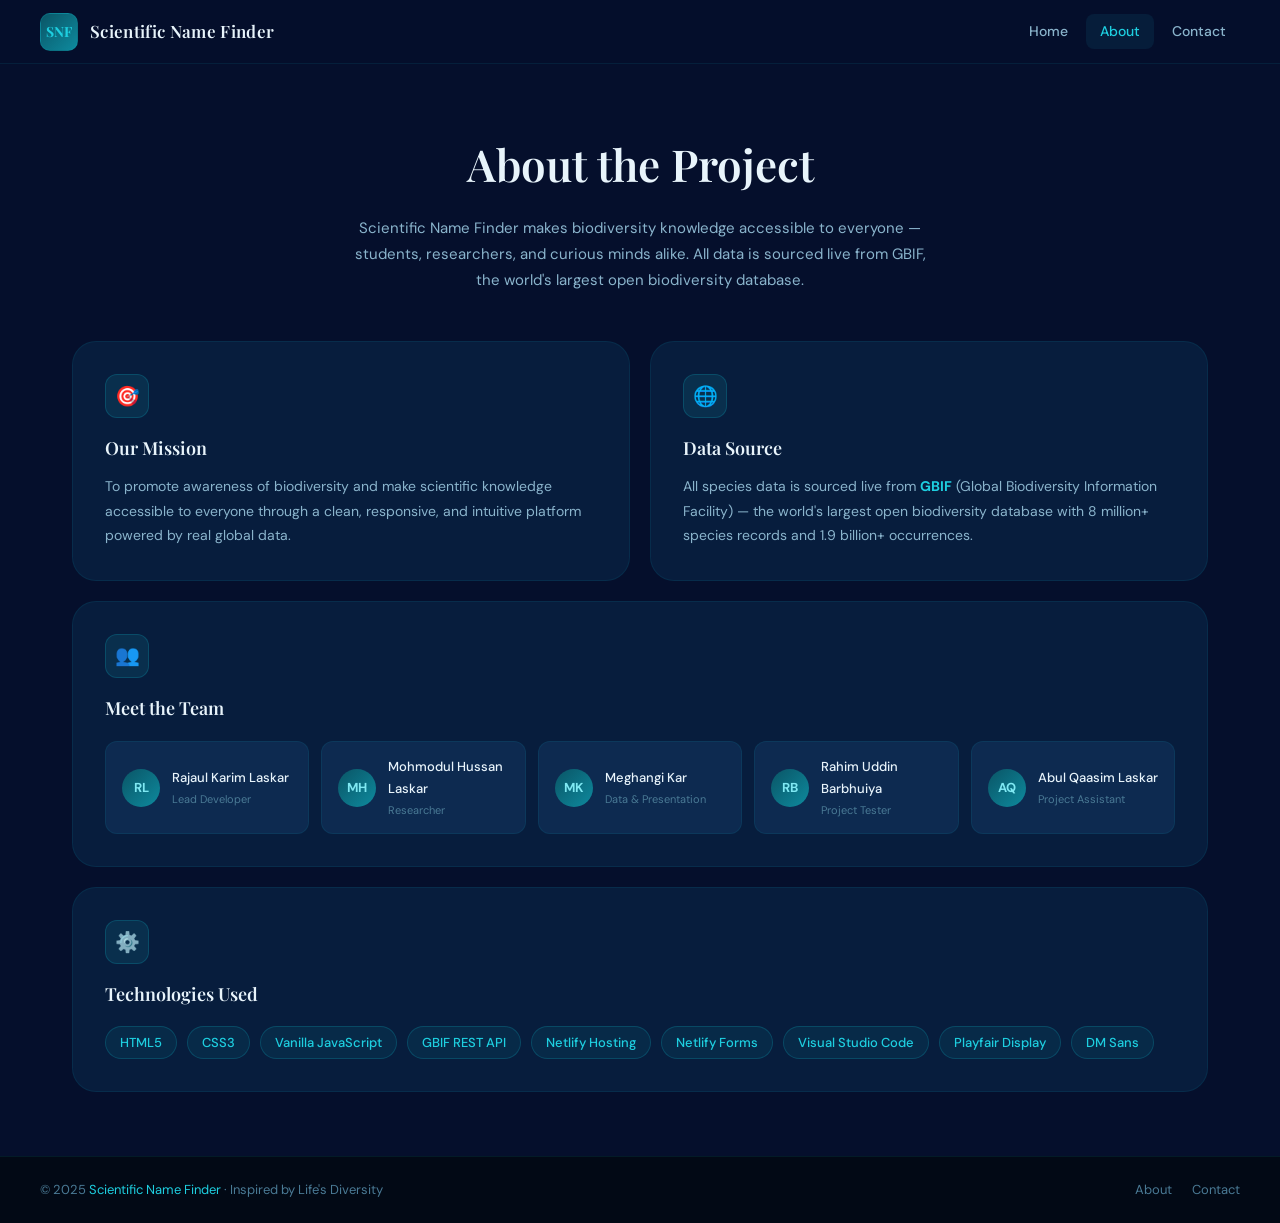
==== about.html @ e3920233 "first commit" ====
<!DOCTYPE html>
<html lang="en">
<head>
  <meta charset="UTF-8">
  <meta name="viewport" content="width=device-width, initial-scale=1.0">
  <title>About &mdash; Scientific Name Finder</title>
  <link rel="stylesheet" href="assets/css/main.css">
  <link rel="stylesheet" href="assets/css/pages.css">
</head>
<body>

  <header class="navbar">
    <a class="nav-brand" href="index.html">
      <div class="nav-logo">
        <span class="nav-logo-placeholder">SNF</span>
      </div>
      <span class="nav-title">Scientific Name Finder</span>
    </a>
    <button class="nav-toggle" id="navToggle" aria-label="Open menu">
      <span></span><span></span><span></span>
    </button>
    <nav class="nav-links" id="navLinks">
      <a href="index.html">Home</a>
      <a href="about.html" class="active">About</a>
      <a href="contact.html">Contact</a>
    </nav>
  </header>

  <main>
    <div class="container">

      <div class="about-hero">
        <h1 class="section-title">About the Project</h1>
        <p class="about-lead">
          Scientific Name Finder makes biodiversity knowledge accessible to everyone &mdash;
          students, researchers, and curious minds alike. All data is sourced live from GBIF,
          the world's largest open biodiversity database.
        </p>
      </div>

      <div class="about-grid">

        <div class="about-card">
          <div class="about-card-icon">&#127919;</div>
          <h3>Our Mission</h3>
          <p>To promote awareness of biodiversity and make scientific knowledge accessible to everyone through a clean, responsive, and intuitive platform powered by real global data.</p>
        </div>

        <div class="about-card">
          <div class="about-card-icon">&#127760;</div>
          <h3>Data Source</h3>
          <p>All species data is sourced live from <strong style="color:var(--teal-3)">GBIF</strong> (Global Biodiversity Information Facility) &mdash; the world's largest open biodiversity database with 8 million+ species records and 1.9 billion+ occurrences.</p>
        </div>

        <div class="about-card full">
          <div class="about-card-icon">&#128101;</div>
          <h3>Meet the Team</h3>
          <div class="team-list">
            <div class="team-member">
              <div class="team-avatar">RL</div>
              <div>
                <div class="team-name">Rajaul Karim Laskar</div>
                <div class="team-role">Lead Developer</div>
              </div>
            </div>
            <div class="team-member">
              <div class="team-avatar">MH</div>
              <div>
                <div class="team-name">Mohmodul Hussan Laskar</div>
                <div class="team-role">Researcher</div>
              </div>
            </div>
            <div class="team-member">
              <div class="team-avatar">MK</div>
              <div>
                <div class="team-name">Meghangi Kar</div>
                <div class="team-role">Data &amp; Presentation</div>
              </div>
            </div>
            <div class="team-member">
              <div class="team-avatar">RB</div>
              <div>
                <div class="team-name">Rahim Uddin Barbhuiya</div>
                <div class="team-role">Project Tester</div>
              </div>
            </div>
            <div class="team-member">
              <div class="team-avatar">AQ</div>
              <div>
                <div class="team-name">Abul Qaasim Laskar</div>
                <div class="team-role">Project Assistant</div>
              </div>
            </div>
          </div>
        </div>

        <div class="about-card full">
          <div class="about-card-icon">&#9881;&#65039;</div>
          <h3>Technologies Used</h3>
          <div class="tech-list">
            <span class="tech-tag">HTML5</span>
            <span class="tech-tag">CSS3</span>
            <span class="tech-tag">Vanilla JavaScript</span>
            <span class="tech-tag">GBIF REST API</span>
            <span class="tech-tag">Netlify Hosting</span>
            <span class="tech-tag">Netlify Forms</span>
            <span class="tech-tag">Visual Studio Code</span>
            <span class="tech-tag">Playfair Display</span>
            <span class="tech-tag">DM Sans</span>
          </div>
        </div>

      </div>
    </div>
  </main>

  <footer class="site-footer">
    <span class="footer-copy">&copy; 2025 <span>Scientific Name Finder</span> &middot; Inspired by Life's Diversity</span>
    <nav class="footer-links">
      <a href="about.html">About</a>
      <a href="contact.html">Contact</a>
    </nav>
  </footer>

  <script>
    document.getElementById('navToggle').addEventListener('click', function () {
      document.getElementById('navLinks').classList.toggle('open');
    });
  </script>
</body>
</html>
---- assets/css/main.css ----
/* ================================================
   SCIENTIFIC NAME FINDER — MAIN.CSS
   Global: variables, reset, navbar, footer, utils
   ================================================ */

@import url('https://fonts.googleapis.com/css2?family=Playfair+Display:ital,wght@0,400;0,600;0,700;1,400;1,600&family=DM+Sans:wght@300;400;500;600&display=swap');

/* ── Variables ─────────────────────────────────── */
:root {
  /* 60% — Midnight Navy */
  --navy-1: #020915;
  --navy-2: #050f2c;
  --navy-3: #071d3d;
  --navy-4: #0d2a50;

  /* 30% — Deep Teal */
  --teal-1: #0a5566;
  --teal-2: #0e8a9e;
  --teal-3: #1ecfe0;
  --teal-4: #7fe8f2;

  /* 10% — Coral */
  --coral-1: #c03d18;
  --coral-2: #f05a28;
  --coral-3: #ff7a4a;

  /* Text */
  --text-1: #e8f4fb;
  --text-2: #8ab4cc;
  --text-3: #4a7a95;

  /* Borders */
  --border-1: rgba(14, 154, 174, 0.12);
  --border-2: rgba(14, 154, 174, 0.28);

  /* Glows */
  --glow-teal:  0 0 24px rgba(30, 207, 224, 0.12);
  --glow-coral: 0 0 24px rgba(240, 90, 40, 0.22);

  /* Radius */
  --r-sm: 8px;
  --r-md: 12px;
  --r-lg: 18px;
  --r-xl: 24px;

  /* Fonts */
  --font-display: 'Playfair Display', Georgia, serif;
  --font-body:    'DM Sans', -apple-system, sans-serif;
}

/* ── Reset ─────────────────────────────────────── */
*, *::before, *::after { margin: 0; padding: 0; box-sizing: border-box; }
html { scroll-behavior: smooth; }
body {
  background: var(--navy-2);
  color: var(--text-1);
  font-family: var(--font-body);
  font-size: 15px;
  line-height: 1.65;
  min-height: 100vh;
  display: flex;
  flex-direction: column;
  overflow-x: hidden;
}
a { color: inherit; text-decoration: none; }
img { display: block; max-width: 100%; }
ul  { list-style: none; }
button { cursor: pointer; font-family: var(--font-body); }

@keyframes shimmer {
  from { opacity: 0.4; }
  to   { opacity: 0.7; }
}

/* ── Navbar ─────────────────────────────────────── */
.navbar {
  position: sticky;
  top: 0;
  z-index: 1000;
  background: rgba(5, 15, 44, 0.94);
  backdrop-filter: blur(18px);
  -webkit-backdrop-filter: blur(18px);
  border-bottom: 1px solid var(--border-1);
  padding: 0 40px;
  height: 64px;
  display: flex;
  align-items: center;
  justify-content: space-between;
  gap: 24px;
}

.nav-brand {
  display: flex;
  align-items: center;
  gap: 12px;
  flex-shrink: 0;
}

.nav-logo {
  width: 38px;
  height: 38px;
  border-radius: 10px;
  background: linear-gradient(135deg, var(--teal-1), var(--teal-2));
  border: 1px solid var(--border-2);
  display: flex;
  align-items: center;
  justify-content: center;
  overflow: hidden;
  flex-shrink: 0;
}
.nav-logo img { width: 100%; height: 100%; object-fit: contain; }
.nav-logo-placeholder {
  font-family: var(--font-display);
  font-size: 14px;
  font-weight: 700;
  color: var(--teal-3);
}

.nav-title {
  font-family: var(--font-display);
  font-size: 17px;
  font-weight: 600;
  color: var(--text-1);
  letter-spacing: 0.02em;
  white-space: nowrap;
}

.nav-links {
  display: flex;
  align-items: center;
  gap: 4px;
}
.nav-links a {
  color: var(--text-2);
  font-size: 14px;
  font-weight: 500;
  padding: 6px 14px;
  border-radius: var(--r-sm);
  transition: color .2s, background .2s;
}
.nav-links a:hover  { color: var(--text-1); background: rgba(14,154,174,0.1); }
.nav-links a.active { color: var(--teal-3); background: rgba(30,207,224,0.08); }

.nav-toggle {
  display: none;
  flex-direction: column;
  gap: 5px;
  background: none;
  border: none;
  padding: 4px;
}
.nav-toggle span {
  display: block;
  width: 22px;
  height: 2px;
  background: var(--text-2);
  border-radius: 2px;
}

/* ── Footer ─────────────────────────────────────── */
.site-footer {
  margin-top: auto;
  background: var(--navy-1);
  border-top: 1px solid var(--border-1);
  padding: 22px 40px;
  display: flex;
  align-items: center;
  justify-content: space-between;
  flex-wrap: wrap;
  gap: 12px;
}
.footer-copy { font-size: 13px; color: var(--text-3); }
.footer-copy span { color: var(--teal-3); }
.footer-links { display: flex; gap: 20px; }
.footer-links a { font-size: 13px; color: var(--text-3); transition: color .2s; }
.footer-links a:hover { color: var(--teal-3); }

/* ── Utilities ───────────────────────────────────── */
.container {
  width: 100%;
  max-width: 1200px;
  margin: 0 auto;
  padding: 0 32px;
}

.section-title {
  font-family: var(--font-display);
  font-size: 26px;
  font-weight: 600;
  color: var(--text-1);
  margin-bottom: 6px;
}
.section-sub { font-size: 14px; color: var(--text-2); }

.btn-primary {
  display: inline-flex;
  align-items: center;
  gap: 8px;
  background: var(--coral-2);
  color: #fff;
  font-size: 14px;
  font-weight: 600;
  padding: 10px 22px;
  border-radius: 50px;
  border: none;
  transition: background .2s, transform .15s, box-shadow .2s;
  cursor: pointer;
}
.btn-primary:hover {
  background: var(--coral-3);
  transform: translateY(-2px);
  box-shadow: var(--glow-coral);
}

.btn-secondary {
  display: inline-flex;
  align-items: center;
  gap: 8px;
  background: transparent;
  color: var(--teal-3);
  font-size: 14px;
  font-weight: 500;
  padding: 9px 20px;
  border-radius: 50px;
  border: 1px solid var(--border-2);
  transition: background .2s, transform .15s, border-color .2s;
  cursor: pointer;
}
.btn-secondary:hover {
  background: rgba(30,207,224,0.08);
  border-color: var(--teal-3);
  transform: translateY(-2px);
}

/* ── Responsive ──────────────────────────────────── */
@media (max-width: 768px) {
  .navbar { padding: 0 20px; }
  .nav-title { font-size: 15px; }
  .nav-toggle { display: flex; }
  .nav-links {
    display: none;
    position: absolute;
    top: 64px; left: 0; right: 0;
    background: var(--navy-1);
    border-bottom: 1px solid var(--border-1);
    flex-direction: column;
    padding: 16px 20px;
    gap: 4px;
  }
  .nav-links.open { display: flex; }
  .nav-links a { padding: 10px 16px; width: 100%; }
  .site-footer { padding: 18px 20px; flex-direction: column; align-items: center; text-align: center; }
  .container { padding: 0 20px; }
}
---- assets/css/pages.css ----
/* ================================================
   ABOUT.CSS — About page
   ================================================ */

.about-hero {
  padding: 64px 0 48px;
  text-align: center;
}
.about-hero .section-title {
  font-size: clamp(28px, 5vw, 44px);
  margin-bottom: 14px;
}
.about-lead {
  font-size: 15px;
  color: var(--text-2);
  max-width: 580px;
  margin: 0 auto;
  line-height: 1.75;
}

.about-grid {
  display: grid;
  grid-template-columns: 1fr 1fr;
  gap: 20px;
  padding-bottom: 64px;
}

.about-card {
  background: var(--navy-3);
  border: 1px solid var(--border-1);
  border-radius: var(--r-xl);
  padding: 32px;
  transition: border-color .25s, box-shadow .25s;
}
.about-card:hover { border-color: var(--border-2); box-shadow: var(--glow-teal); }
.about-card.full { grid-column: 1 / -1; }

.about-card-icon {
  width: 44px; height: 44px;
  background: rgba(30,207,224,0.1);
  border: 1px solid var(--border-2);
  border-radius: var(--r-md);
  display: flex;
  align-items: center;
  justify-content: center;
  font-size: 20px;
  margin-bottom: 16px;
}

.about-card h3 {
  font-family: var(--font-display);
  font-size: 18px;
  font-weight: 600;
  color: var(--text-1);
  margin-bottom: 10px;
}
.about-card p { font-size: 14px; color: var(--text-2); line-height: 1.75; }

.team-list {
  display: grid;
  grid-template-columns: repeat(auto-fill, minmax(200px, 1fr));
  gap: 12px;
  margin-top: 18px;
}

.team-member {
  background: var(--navy-4);
  border: 1px solid var(--border-1);
  border-radius: var(--r-md);
  padding: 14px 16px;
  display: flex;
  align-items: center;
  gap: 12px;
  transition: border-color .2s;
}
.team-member:hover { border-color: var(--border-2); }

.team-avatar {
  width: 38px; height: 38px;
  border-radius: 50%;
  background: linear-gradient(135deg, var(--teal-1), var(--teal-2));
  display: flex;
  align-items: center;
  justify-content: center;
  font-size: 13px;
  font-weight: 700;
  color: var(--teal-4);
  flex-shrink: 0;
}
.team-name { font-size: 13px; font-weight: 500; color: var(--text-1); }
.team-role { font-size: 11px; color: var(--text-3); margin-top: 2px; }

.tech-list {
  display: flex;
  flex-wrap: wrap;
  gap: 10px;
  margin-top: 16px;
}
.tech-tag {
  background: rgba(14,154,174,0.1);
  border: 1px solid var(--border-2);
  border-radius: 50px;
  padding: 5px 14px;
  font-size: 13px;
  font-weight: 500;
  color: var(--teal-3);
  transition: background .2s;
}
.tech-tag:hover { background: rgba(14,154,174,0.18); }

@media (max-width: 768px) {
  .about-grid { grid-template-columns: 1fr; }
  .about-card.full { grid-column: 1; }
}

/* ================================================
   CONTACT.CSS — Contact page
   ================================================ */

.contact-section {
  padding: 64px 0;
  display: flex;
  justify-content: center;
}

.contact-wrap { width: 100%; max-width: 660px; }

.contact-card {
  background: var(--navy-3);
  border: 1px solid var(--border-1);
  border-radius: var(--r-xl);
  padding: 44px;
}

.contact-title {
  font-family: var(--font-display);
  font-size: 28px;
  font-weight: 700;
  color: var(--text-1);
  margin-bottom: 8px;
}
.contact-subtitle {
  font-size: 14px;
  color: var(--text-2);
  line-height: 1.7;
  margin-bottom: 32px;
}

.form-alert {
  padding: 12px 16px;
  border-radius: var(--r-md);
  font-size: 14px;
  margin-bottom: 20px;
  display: none;
}
.form-alert.success { display:block; background:rgba(30,207,224,0.1); border:1px solid var(--border-2); color:var(--teal-3); }
.form-alert.error   { display:block; background:rgba(240,90,40,0.1); border:1px solid rgba(240,90,40,0.3); color:var(--coral-3); }

.form-row { display: grid; grid-template-columns: 1fr 1fr; gap: 16px; }
.form-group { margin-bottom: 18px; }

.form-label {
  display: block;
  font-size: 11px;
  font-weight: 600;
  text-transform: uppercase;
  letter-spacing: 0.08em;
  color: var(--text-3);
  margin-bottom: 7px;
}

.form-input,
.form-textarea {
  width: 100%;
  background: var(--navy-4);
  border: 1px solid var(--border-1);
  border-radius: var(--r-md);
  padding: 11px 14px;
  font-family: var(--font-body);
  font-size: 14px;
  color: var(--text-1);
  outline: none;
  transition: border-color .2s, box-shadow .2s;
}
.form-input::placeholder,
.form-textarea::placeholder { color: var(--text-3); }
.form-input:focus,
.form-textarea:focus {
  border-color: var(--teal-2);
  box-shadow: 0 0 0 3px rgba(14,154,174,0.12);
}
.form-textarea { resize: vertical; min-height: 130px; line-height: 1.65; }

.form-submit {
  width: 100%;
  justify-content: center;
  padding: 13px;
  font-size: 15px;
  margin-top: 4px;
}

.contact-alt {
  margin-top: 28px;
  padding-top: 24px;
  border-top: 1px solid var(--border-1);
}
.contact-alt h3 {
  font-size: 11px;
  font-weight: 600;
  text-transform: uppercase;
  letter-spacing: 0.08em;
  color: var(--text-3);
  margin-bottom: 14px;
}
.contact-links { display: flex; flex-direction: column; gap: 10px; }
.contact-link {
  display: flex;
  align-items: center;
  gap: 10px;
  font-size: 14px;
  color: var(--text-2);
  transition: color .2s;
}
.contact-link:hover { color: var(--teal-3); }
.contact-link-icon {
  width: 32px; height: 32px;
  background: rgba(14,154,174,0.1);
  border: 1px solid var(--border-1);
  border-radius: var(--r-sm);
  display: flex;
  align-items: center;
  justify-content: center;
  font-size: 14px;
  flex-shrink: 0;
}

@media (max-width: 600px) {
  .contact-card { padding: 28px 20px; }
  .form-row { grid-template-columns: 1fr; }
}
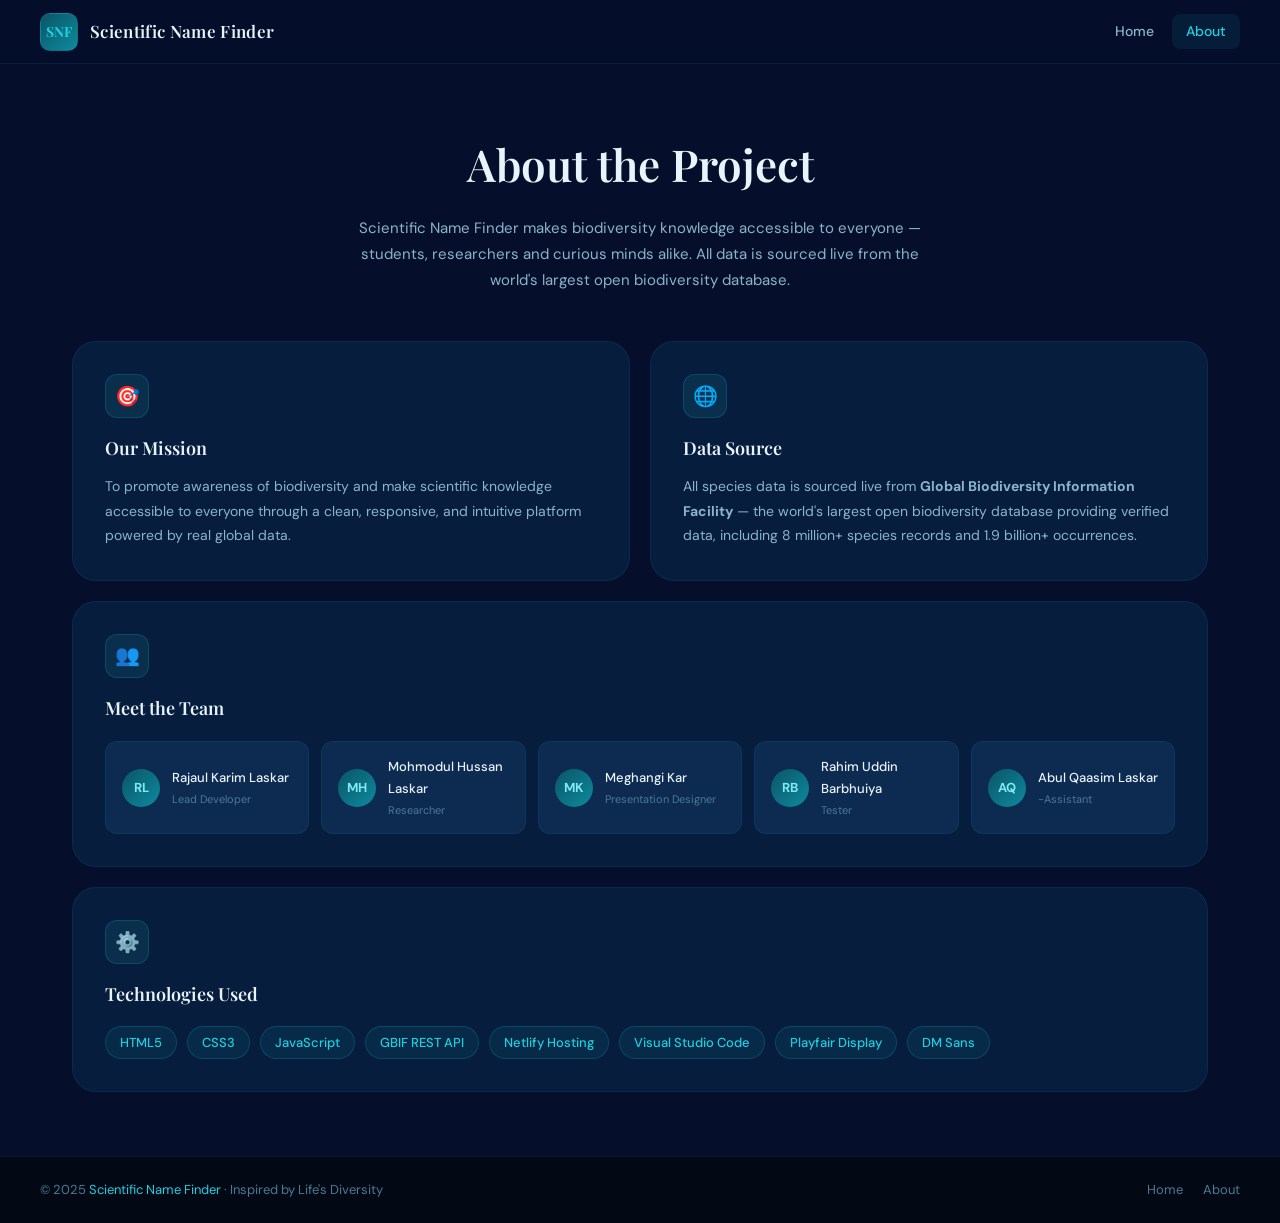
==== commit 8b9bdeaa: "Updated pages, CSS, and JS" ====
--- a/about.html
+++ b/about.html
@@ -12,7 +12,12 @@
   <header class="navbar">
     <a class="nav-brand" href="index.html">
       <div class="nav-logo">
+
+
         <span class="nav-logo-placeholder">SNF</span>
+
+
+
       </div>
       <span class="nav-title">Scientific Name Finder</span>
     </a>
@@ -22,7 +27,6 @@
     <nav class="nav-links" id="navLinks">
       <a href="index.html">Home</a>
       <a href="about.html" class="active">About</a>
-      <a href="contact.html">Contact</a>
     </nav>
   </header>
 
@@ -33,8 +37,7 @@
         <h1 class="section-title">About the Project</h1>
         <p class="about-lead">
           Scientific Name Finder makes biodiversity knowledge accessible to everyone &mdash;
-          students, researchers, and curious minds alike. All data is sourced live from GBIF,
-          the world's largest open biodiversity database.
+          students, researchers and curious minds alike. All data is sourced live from the world's largest open biodiversity database.
         </p>
       </div>
 
@@ -49,7 +52,7 @@
         <div class="about-card">
           <div class="about-card-icon">&#127760;</div>
           <h3>Data Source</h3>
-          <p>All species data is sourced live from <strong style="color:var(--teal-3)">GBIF</strong> (Global Biodiversity Information Facility) &mdash; the world's largest open biodiversity database with 8 million+ species records and 1.9 billion+ occurrences.</p>
+          <p>All species data is sourced live from <strong>Global Biodiversity Information Facility</strong> &mdash; the world's largest open biodiversity database providing verified data, including 8 million+ species records and 1.9 billion+ occurrences.</p>
         </div>
 
         <div class="about-card full">
@@ -74,21 +77,21 @@
               <div class="team-avatar">MK</div>
               <div>
                 <div class="team-name">Meghangi Kar</div>
-                <div class="team-role">Data &amp; Presentation</div>
+                <div class="team-role">Presentation Designer</div>
               </div>
             </div>
             <div class="team-member">
               <div class="team-avatar">RB</div>
               <div>
                 <div class="team-name">Rahim Uddin Barbhuiya</div>
-                <div class="team-role">Project Tester</div>
+                <div class="team-role">Tester</div>
               </div>
             </div>
             <div class="team-member">
               <div class="team-avatar">AQ</div>
               <div>
                 <div class="team-name">Abul Qaasim Laskar</div>
-                <div class="team-role">Project Assistant</div>
+                <div class="team-role">-Assistant</div>
               </div>
             </div>
           </div>
@@ -100,10 +103,9 @@
           <div class="tech-list">
             <span class="tech-tag">HTML5</span>
             <span class="tech-tag">CSS3</span>
-            <span class="tech-tag">Vanilla JavaScript</span>
+            <span class="tech-tag">JavaScript</span>
             <span class="tech-tag">GBIF REST API</span>
             <span class="tech-tag">Netlify Hosting</span>
-            <span class="tech-tag">Netlify Forms</span>
             <span class="tech-tag">Visual Studio Code</span>
             <span class="tech-tag">Playfair Display</span>
             <span class="tech-tag">DM Sans</span>
@@ -117,8 +119,8 @@
   <footer class="site-footer">
     <span class="footer-copy">&copy; 2025 <span>Scientific Name Finder</span> &middot; Inspired by Life's Diversity</span>
     <nav class="footer-links">
+      <a href="index.html">Home</a>
       <a href="about.html">About</a>
-      <a href="contact.html">Contact</a>
     </nav>
   </footer>
 
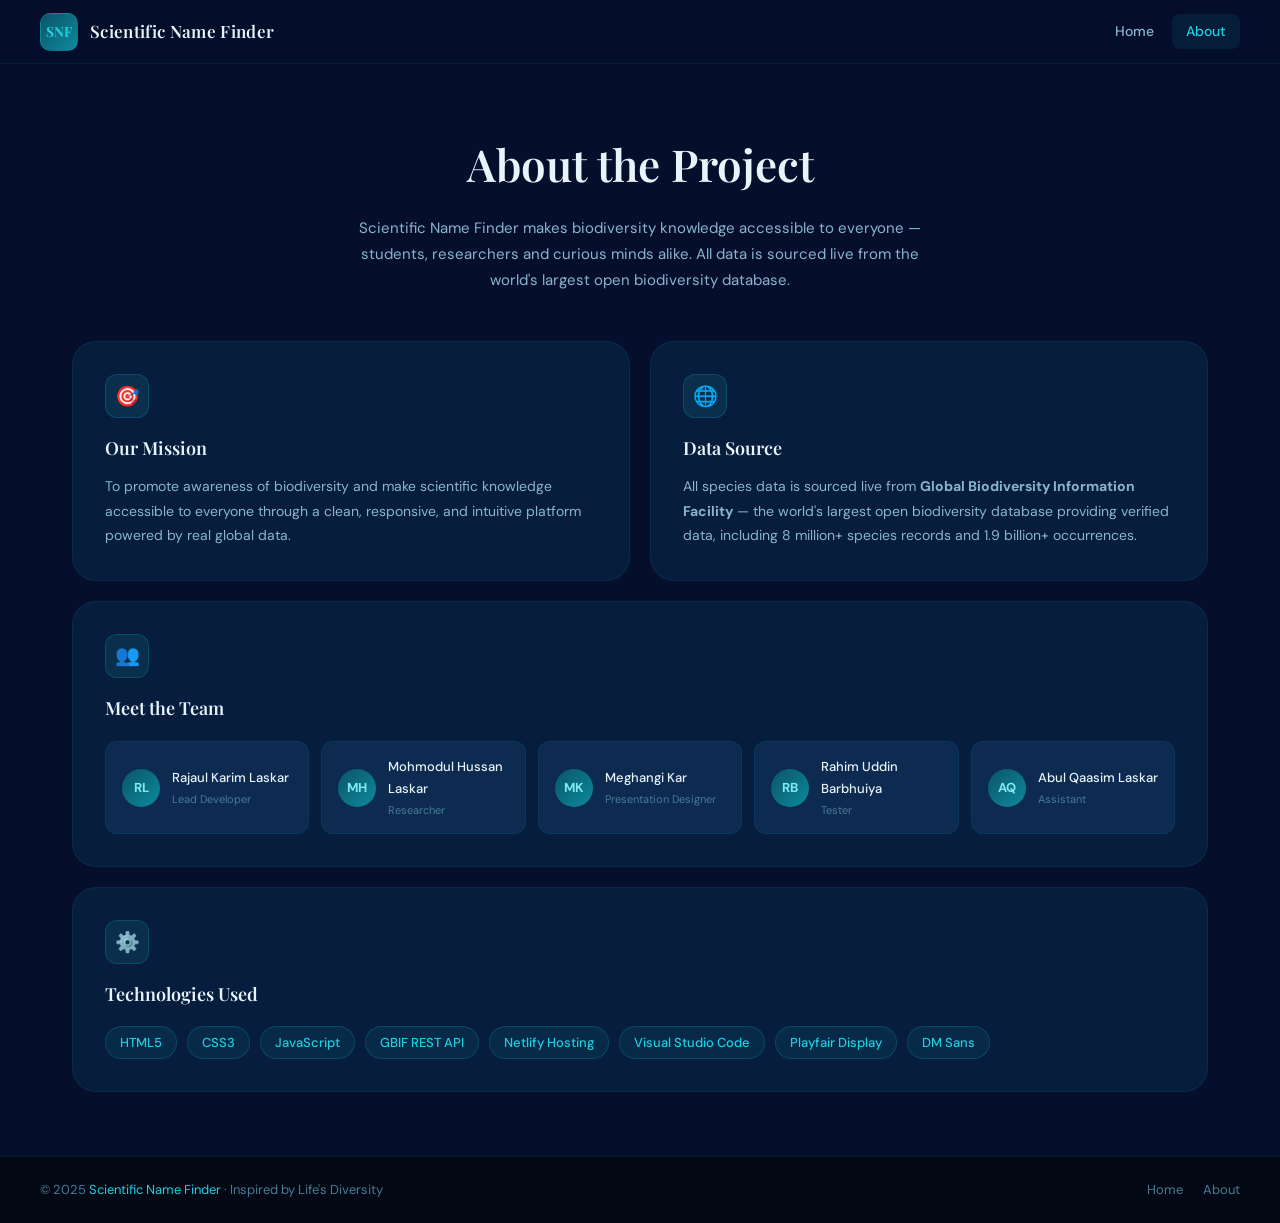
==== commit 80cbc568: "Update about.html edited error" ====
--- a/about.html
+++ b/about.html
@@ -91,7 +91,7 @@
               <div class="team-avatar">AQ</div>
               <div>
                 <div class="team-name">Abul Qaasim Laskar</div>
-                <div class="team-role">-Assistant</div>
+                <div class="team-role">Assistant</div>
               </div>
             </div>
           </div>
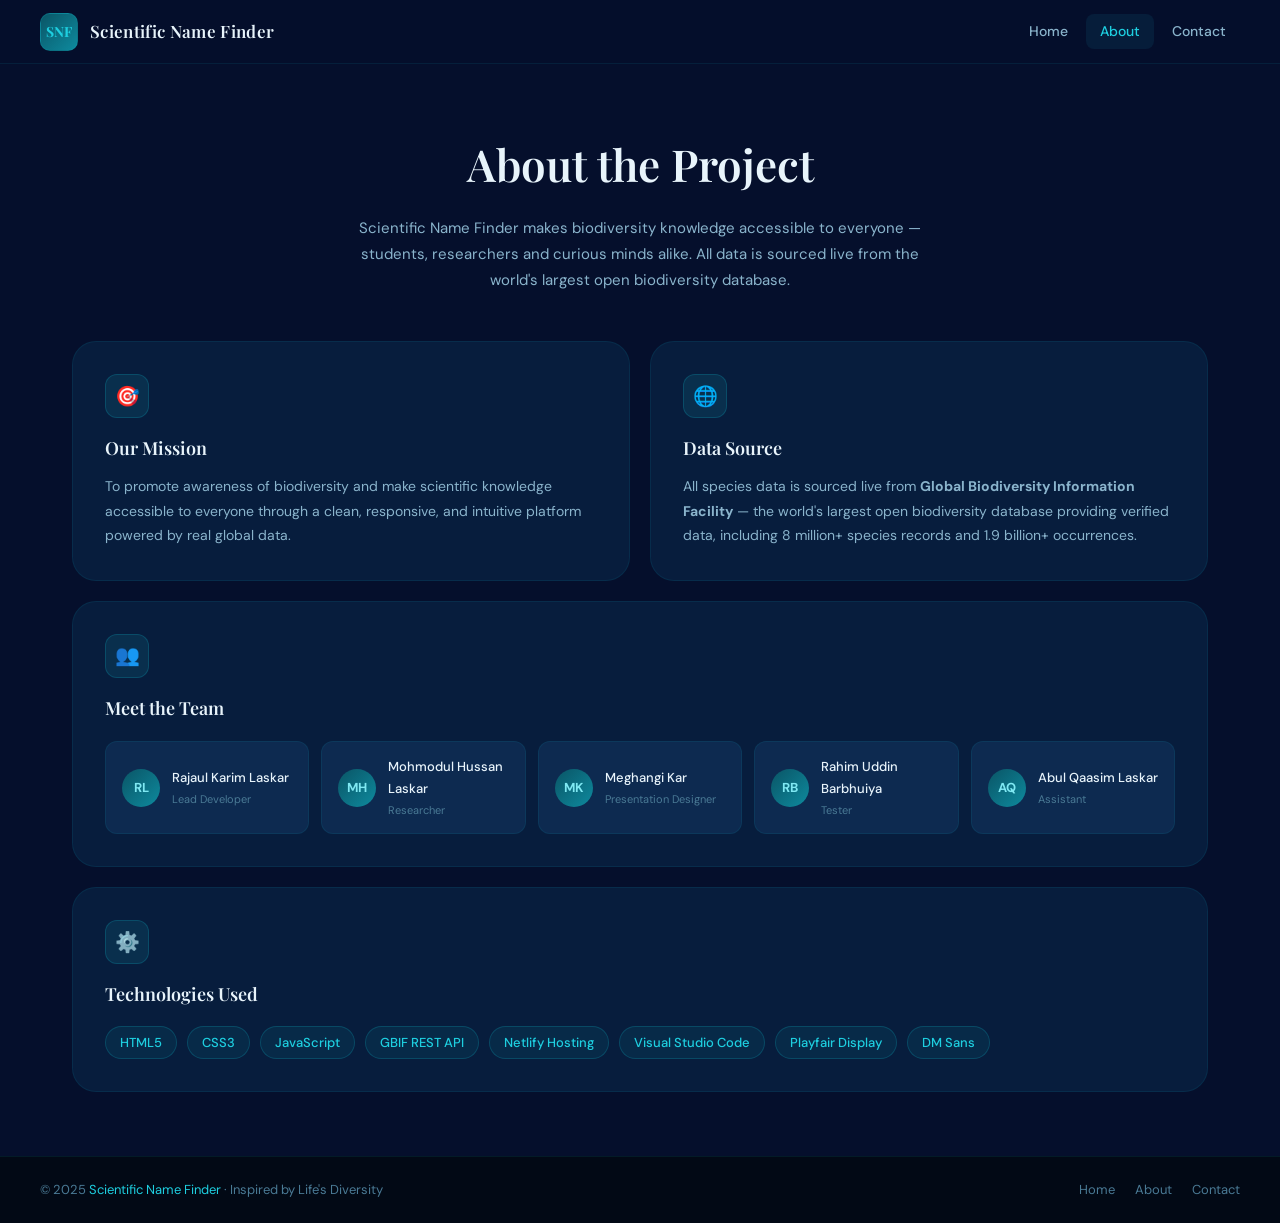
==== commit 62e905fd: "feat: add search results page, contact page, fix bugs and improve XSS safety Agent-Logs-Url: https:/" ====
--- a/about.html
+++ b/about.html
@@ -27,6 +27,7 @@
     <nav class="nav-links" id="navLinks">
       <a href="index.html">Home</a>
       <a href="about.html" class="active">About</a>
+      <a href="contact.html">Contact</a>
     </nav>
   </header>
 
@@ -121,6 +122,7 @@
     <nav class="footer-links">
       <a href="index.html">Home</a>
       <a href="about.html">About</a>
+      <a href="contact.html">Contact</a>
     </nav>
   </footer>
 
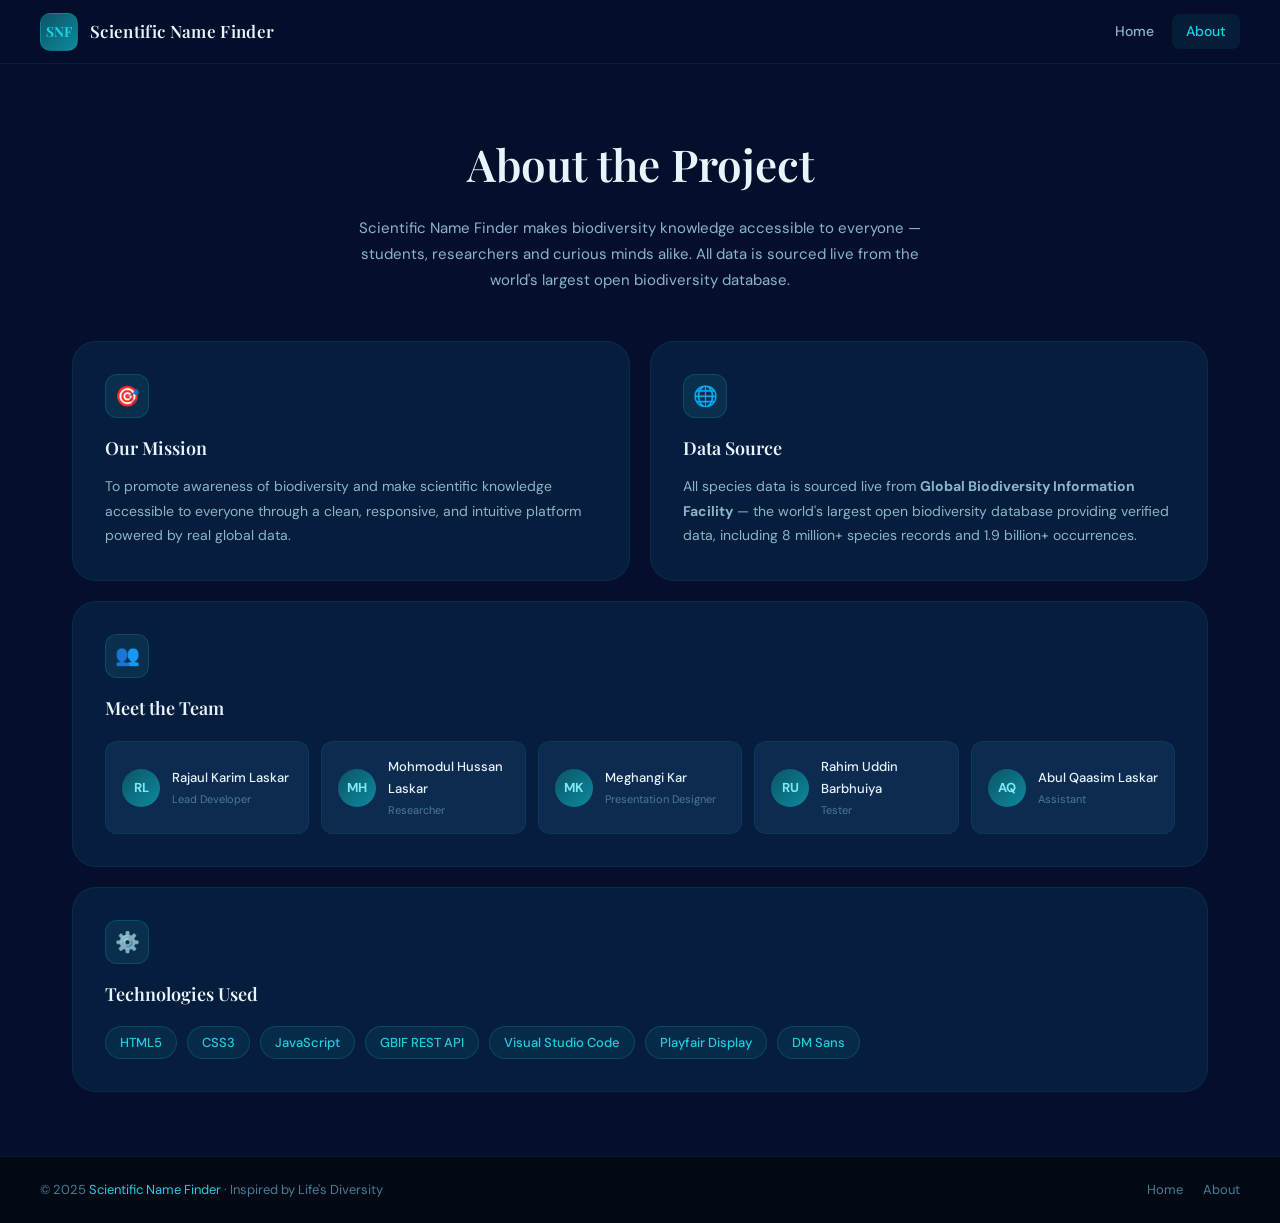
==== commit b29598fb: "Adding features" ====
--- a/about.html
+++ b/about.html
@@ -27,7 +27,6 @@
     <nav class="nav-links" id="navLinks">
       <a href="index.html">Home</a>
       <a href="about.html" class="active">About</a>
-      <a href="contact.html">Contact</a>
     </nav>
   </header>
 
@@ -82,7 +81,7 @@
               </div>
             </div>
             <div class="team-member">
-              <div class="team-avatar">RB</div>
+              <div class="team-avatar">RU</div>
               <div>
                 <div class="team-name">Rahim Uddin Barbhuiya</div>
                 <div class="team-role">Tester</div>
@@ -106,7 +105,6 @@
             <span class="tech-tag">CSS3</span>
             <span class="tech-tag">JavaScript</span>
             <span class="tech-tag">GBIF REST API</span>
-            <span class="tech-tag">Netlify Hosting</span>
             <span class="tech-tag">Visual Studio Code</span>
             <span class="tech-tag">Playfair Display</span>
             <span class="tech-tag">DM Sans</span>
@@ -122,7 +120,6 @@
     <nav class="footer-links">
       <a href="index.html">Home</a>
       <a href="about.html">About</a>
-      <a href="contact.html">Contact</a>
     </nav>
   </footer>
 
